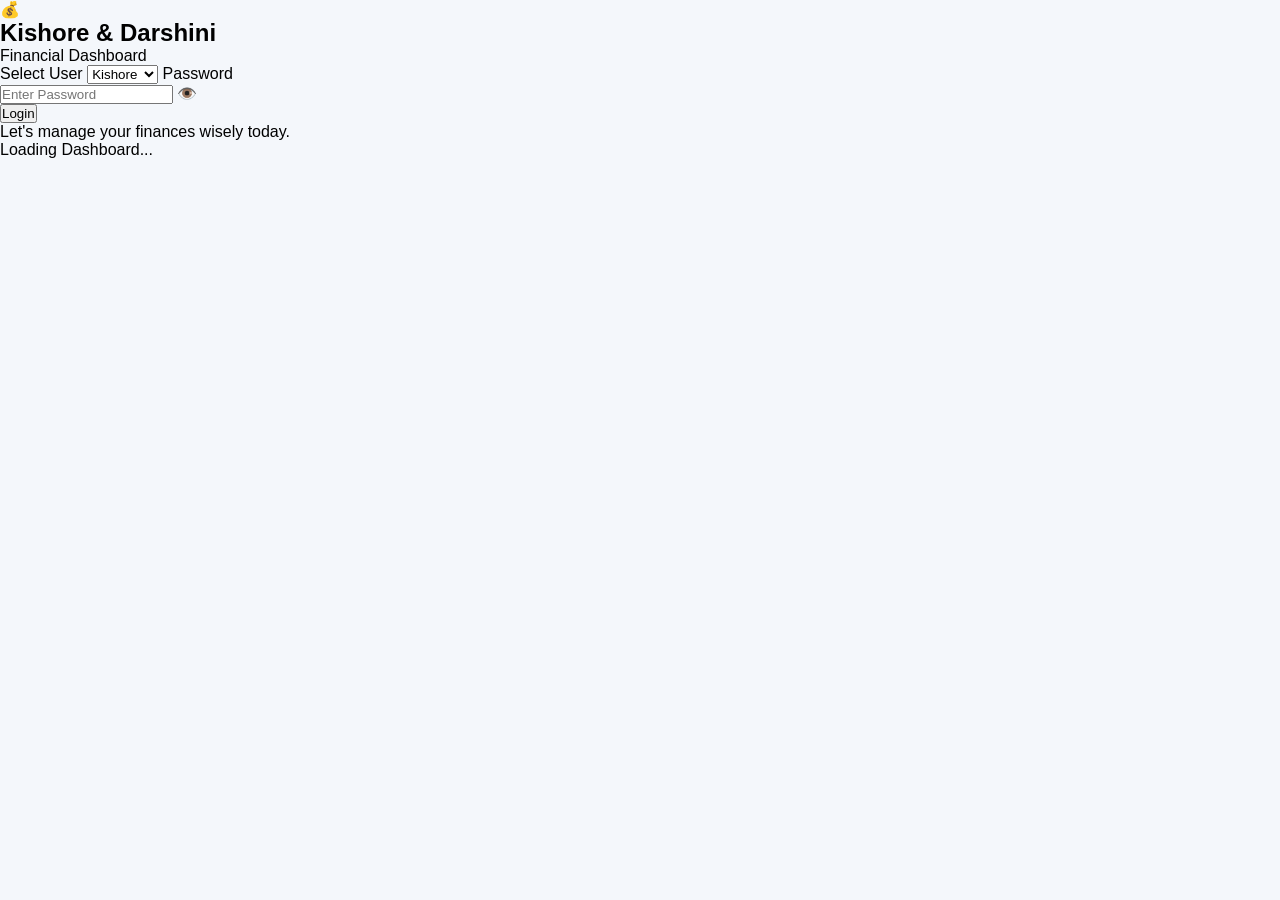
==== index.html @ 4d1a27cb "Add files via upload" ====
<!DOCTYPE html>
<html lang="en">

<head>

<meta charset="UTF-8">

<meta name="viewport"
content="width=device-width, initial-scale=1.0">

<title>
Kishore & Darshini Financial Dashboard
</title>

<link rel="stylesheet" href="style.css">

</head>

<body>

<div id="loadingScreen" class="loading-screen">

    <div class="loader"></div>

    <h3>Loading Dashboard...</h3>

</div>

<div class="dashboard">

    <!-- HEADER -->

    <div class="top-header">

        <div class="header-left">

            <h1>
                💰 Kishore & Darshini
            </h1>

            <p>
                Financial Dashboard
            </p>

        </div>

        <div class="profile-menu">

            <button
            class="profile-btn"
            onclick="toggleProfileMenu()">

                👤 <span id="loggedUser"></span>

            </button>

            <div
            id="profileDropdown"
            class="dropdown-content">

                <div class="dropdown-user">

                    Logged In User

                </div>

                <button
                class="dropdown-logout"
                onclick="showLogoutPopup()">

                    ⏻ Logout

                </button>

            </div>

        </div>

    </div>

    <!-- WELCOME -->

    <div class="welcome-section">

        <h2 id="welcomeUser">
            👋 Good Morning
        </h2>

        <p>
            Here's your financial overview
        </p>

    </div>

    <!-- BALANCE CARD -->

    <div class="family-balance-card">

        <div>

            <h3>
                Family Balance
            </h3>

            <h1 id="balance">
                ₹0
            </h1>

            <p>
                Total Available Balance
            </p>

        </div>

        <div class="wallet-icon">

            💼

        </div>

    </div>

    <!-- MY SUMMARY -->

    <h3 class="section-title">

        👤 My Summary

    </h3>

    <div class="summary-grid">

        <div class="summary-card income">

            <div class="icon">
                📈
            </div>

            <h4>
                Income
            </h4>

            <h2 id="income">
                ₹0
            </h2>

        </div>

        <div class="summary-card expense">

            <div class="icon">
                📉
            </div>

            <h4>
                Expense
            </h4>

            <h2 id="expense">
                ₹0
            </h2>

        </div>

        <div class="summary-card saving">

            <div class="icon">
                🏦
            </div>

            <h4>
                Saving
            </h4>

            <h2 id="saving">
                ₹0
            </h2>

        </div>

    </div>

    <!-- RECENT TRANSACTIONS -->

    <div class="recent-header">

        <h3>
            Recent Transactions
        </h3>

        <a href="transactions.html">

            View All →

        </a>

    </div>

    <div id="recentTransactions">

    </div>

</div>

<!-- LOGOUT POPUP -->

<div
id="logoutPopup"
class="logout-popup">

<div class="logout-card">

<h3>
⚠️ Logout Confirmation
</h3>

<p>
Are you sure you want to logout?
</p>

<div class="logout-actions">

<button
class="cancel-btn"
onclick="closeLogoutPopup()">

Cancel

</button>

<button
class="confirm-btn"
onclick="logout()">

Logout

</button>

</div>

</div>

</div>

<!-- BOTTOM NAVIGATION -->

<div class="bottom-nav">

<a href="index.html">

🏠

<br>

Home

</a>

<a href="add.html">

➕

<br>

Add

</a>

<a href="transactions.html">

📋

<br>

Transactions

</a>

<a href="reports.html">

📊

<br>

Reports

</a>

</div>

<script src="app.js"></script>

</body>

</html>
---- style.css ----
*{
margin:0;
padding:0;
box-sizing:border-box;
font-family:'Segoe UI',sans-serif;
}

body{
background:#f4f7fb;
padding-bottom:90px;
}

/* LOADING */

.loading-screen{

position:fixed;

top:0;
left:0;

width:100%;
height:100%;

background:white;

display:flex;

flex-direction:column;

justify-content:center;

align-items:center;

z-index:99999;

}

.loader{

width:60px;
height:60px;

border:6px solid #ddd;

border-top:6px solid #2563eb;

border-radius:50%;

animation:spin 1s linear infinite;

margin-bottom:20px;

}

@keyframes spin{

100%{

transform:rotate(360deg);

}

}

/* HEADER */

.top-header{

background:#111827;

padding:20px;

display:flex;

justify-content:space-between;

align-items:center;

color:white;

}

.header-left h1{

font-size:20px;

margin-bottom:5px;

}

.header-left p{

font-size:13px;

color:#d1d5db;

}

/* PROFILE */

.profile-menu{

position:relative;

}

.profile-btn{

background:#1f2937;

color:white;

border:none;

padding:10px 14px;

border-radius:12px;

font-size:14px;

cursor:pointer;

}

.dropdown-content{

display:none;

position:absolute;

top:50px;

right:0;

background:white;

width:220px;

border-radius:12px;

box-shadow:0 8px 25px rgba(0,0,0,0.15);

overflow:hidden;

z-index:999;

}

.dropdown-user{

padding:15px;

background:#f3f4f6;

font-weight:bold;

}

.dropdown-logout{

width:100%;

padding:15px;

border:none;

background:white;

cursor:pointer;

text-align:left;

}

.dropdown-logout:hover{

background:#fee2e2;

}

/* WELCOME */

.welcome-section{

padding:20px;

}

.welcome-section h2{

font-size:24px;

margin-bottom:5px;

}

.welcome-section p{

color:#6b7280;

}

/* BALANCE */

.family-balance-card{

margin:15px;

background:linear-gradient(
135deg,
#4f46e5,
#2563eb
);

padding:25px;

border-radius:25px;

color:white;

display:flex;

justify-content:space-between;

align-items:center;

box-shadow:0 10px 30px rgba(37,99,235,.3);

}

.family-balance-card h1{

font-size:40px;

margin-top:10px;

margin-bottom:5px;

}

.wallet-icon{

font-size:50px;

}

/* SECTION */

.section-title{

margin:20px 15px 10px;

}

/* SUMMARY */

.summary-grid{

display:flex;

gap:10px;

padding:0 15px;

}

.summary-card{

flex:1;

background:white;

border-radius:18px;

padding:15px;

text-align:center;

box-shadow:0 5px 15px rgba(0,0,0,.08);

}

.summary-card .icon{

font-size:24px;

margin-bottom:8px;

}

.summary-card h4{

font-size:14px;

color:#6b7280;

margin-bottom:8px;

}

.summary-card h2{

font-size:18px;

}

.income{

border-top:5px solid #16a34a;

}

.expense{

border-top:5px solid #dc2626;

}

.saving{

border-top:5px solid #2563eb;

}

/* RECENT */

.recent-header{

display:flex;

justify-content:space-between;

align-items:center;

padding:20px 15px 10px;

}

.recent-header a{

text-decoration:none;

color:#2563eb;

font-weight:bold;

}

.transaction-card{

background:white;

margin:10px 15px;

padding:15px;

border-radius:15px;

display:flex;

justify-content:space-between;

align-items:center;

box-shadow:0 3px 10px rgba(0,0,0,.06);

}

/* LOGOUT */

.logout-popup{

display:none;

position:fixed;

top:0;
left:0;

width:100%;
height:100%;

background:rgba(0,0,0,.5);

justify-content:center;

align-items:center;

z-index:9999;

}

.logout-card{

background:white;

padding:25px;

width:320px;

border-radius:18px;

text-align:center;

}

.logout-actions{

display:flex;

justify-content:center;

gap:10px;

margin-top:20px;

}

.cancel-btn{

background:#6b7280;

color:white;

border:none;

padding:10px 20px;

border-radius:10px;

}

.confirm-btn{

background:#dc2626;

color:white;

border:none;

padding:10px 20px;

border-radius:10px;

}

/* NAVIGATION */

.bottom-nav{

position:fixed;

bottom:0;

left:0;

width:100%;

background:white;

display:flex;

justify-content:space-around;

padding:12px 0;

box-shadow:0 -5px 15px rgba(0,0,0,.08);

}

.bottom-nav a{

text-decoration:none;

color:#111827;

font-size:13px;

text-align:center;

font-weight:600;

}
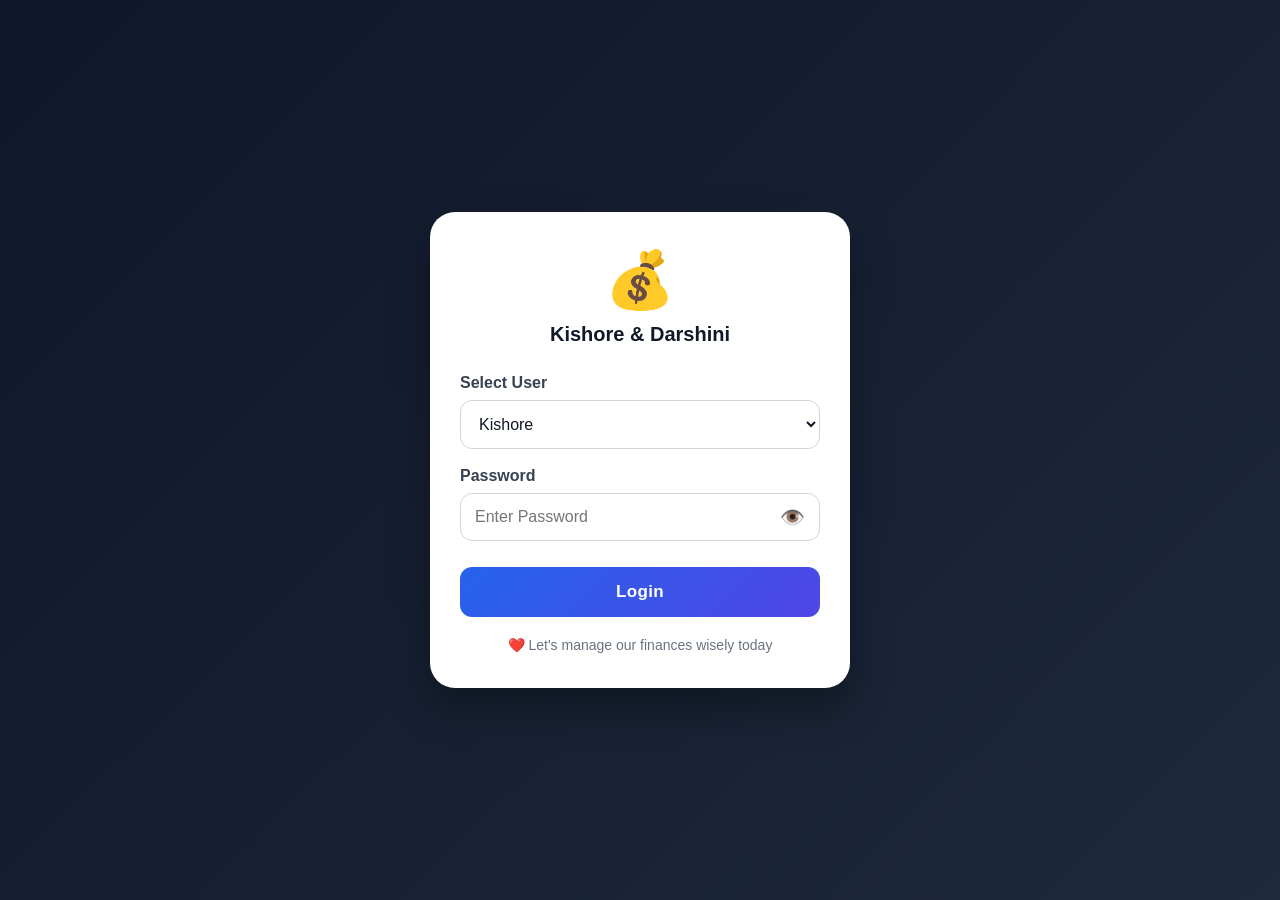
==== commit 1850cd03: "Add files via upload" ====
--- a/index.html
+++ b/index.html
@@ -1,295 +1,137 @@
-<!DOCTYPE html>
-<html lang="en">
-
-<head>
-
-<meta charset="UTF-8">
-
-<meta name="viewport"
-content="width=device-width, initial-scale=1.0">
-
-<title>
-Kishore & Darshini Financial Dashboard
-</title>
-
-<link rel="stylesheet" href="style.css">
-
-</head>
-
-<body>
-
-<div id="loadingScreen" class="loading-screen">
-
-    <div class="loader"></div>
-
-    <h3>Loading Dashboard...</h3>
-
-</div>
-
-<div class="dashboard">
-
-    <!-- HEADER -->
-
-    <div class="top-header">
-
-        <div class="header-left">
-
-            <h1>
-                💰 Kishore & Darshini
-            </h1>
-
-            <p>
-                Financial Dashboard
-            </p>
-
-        </div>
-
-        <div class="profile-menu">
-
-            <button
-            class="profile-btn"
-            onclick="toggleProfileMenu()">
-
-                👤 <span id="loggedUser"></span>
-
-            </button>
-
-            <div
-            id="profileDropdown"
-            class="dropdown-content">
-
-                <div class="dropdown-user">
-
-                    Logged In User
-
-                </div>
-
-                <button
-                class="dropdown-logout"
-                onclick="showLogoutPopup()">
-
-                    ⏻ Logout
-
-                </button>
-
-            </div>
-
-        </div>
-
-    </div>
-
-    <!-- WELCOME -->
-
-    <div class="welcome-section">
-
-        <h2 id="welcomeUser">
-            👋 Good Morning
-        </h2>
-
-        <p>
-            Here's your financial overview
-        </p>
-
-    </div>
-
-    <!-- BALANCE CARD -->
-
-    <div class="family-balance-card">
-
-        <div>
-
-            <h3>
-                Family Balance
-            </h3>
-
-            <h1 id="balance">
-                ₹0
-            </h1>
-
-            <p>
-                Total Available Balance
-            </p>
-
-        </div>
-
-        <div class="wallet-icon">
-
-            💼
-
-        </div>
-
-    </div>
-
-    <!-- MY SUMMARY -->
-
-    <h3 class="section-title">
-
-        👤 My Summary
-
-    </h3>
-
-    <div class="summary-grid">
-
-        <div class="summary-card income">
-
-            <div class="icon">
-                📈
-            </div>
-
-            <h4>
-                Income
-            </h4>
-
-            <h2 id="income">
-                ₹0
-            </h2>
-
-        </div>
-
-        <div class="summary-card expense">
-
-            <div class="icon">
-                📉
-            </div>
-
-            <h4>
-                Expense
-            </h4>
-
-            <h2 id="expense">
-                ₹0
-            </h2>
-
-        </div>
-
-        <div class="summary-card saving">
-
-            <div class="icon">
-                🏦
-            </div>
-
-            <h4>
-                Saving
-            </h4>
-
-            <h2 id="saving">
-                ₹0
-            </h2>
-
-        </div>
-
-    </div>
-
-    <!-- RECENT TRANSACTIONS -->
-
-    <div class="recent-header">
-
-        <h3>
-            Recent Transactions
-        </h3>
-
-        <a href="transactions.html">
-
-            View All →
-
-        </a>
-
-    </div>
-
-    <div id="recentTransactions">
-
-    </div>
-
-</div>
-
-<!-- LOGOUT POPUP -->
-
-<div
-id="logoutPopup"
-class="logout-popup">
-
-<div class="logout-card">
-
-<h3>
-⚠️ Logout Confirmation
-</h3>
-
-<p>
-Are you sure you want to logout?
-</p>
-
-<div class="logout-actions">
-
-<button
-class="cancel-btn"
-onclick="closeLogoutPopup()">
-
-Cancel
-
-</button>
-
-<button
-class="confirm-btn"
-onclick="logout()">
-
-Logout
-
-</button>
-
-</div>
-
-</div>
-
-</div>
-
-<!-- BOTTOM NAVIGATION -->
-
-<div class="bottom-nav">
-
-<a href="index.html">
-
-🏠
-
-<br>
-
-Home
-
-</a>
-
-<a href="add.html">
-
-➕
-
-<br>
-
-Add
-
-</a>
-
-<a href="transactions.html">
-
-📋
-
-<br>
-
-Transactions
-
-</a>
-
-<a href="reports.html">
-
-📊
-
-<br>
-
-Reports
-
-</a>
-
-</div>
-
-<script src="app.js"></script>
-
-</body>
-
-</html>+<!DOCTYPE html>
+<html lang="en">
+<head>
+<meta charset="UTF-8">
+<meta name="viewport" content="width=device-width, initial-scale=1.0">
+<title>Kishore & Darshini Financial Dashboard</title>
+<link rel="stylesheet" href="style.css">
+</head>
+<body>
+
+<!-- LOADING SCREEN -->
+<div id="loadingScreen" class="loading-screen">
+  <div class="loader"></div>
+  <h3>LOADING DASHBOARD...</h3>
+</div>
+
+<!-- TOP HEADER -->
+<div class="top-header">
+  <div class="header-left">
+    <div class="header-title">
+      <h1>💰 Kishore & Darshini</h1>
+      <p>Financial Dashboard</p>
+    </div>
+  </div>
+  <button class="logout-btn" onclick="showLogoutPopup()">⏻ Logout</button>
+</div>
+
+<!-- WELCOME -->
+<div class="welcome-section">
+  <h2 id="welcomeUser">👋 Good Morning</h2>
+  <p>Here's your financial overview</p>
+</div>
+
+<!-- BALANCE ROW (3 columns) -->
+<div class="balance-row">
+  <div class="balance-card user1">
+    <div class="bal-label">BALANCE</div>
+    <div class="bal-name" id="bal-name1">Kishore</div>
+    <div class="bal-amount" id="balance1">₹0</div>
+  </div>
+  <div class="balance-card user2">
+    <div class="bal-label">BALANCE</div>
+    <div class="bal-name" id="bal-name2">Darshini</div>
+    <div class="bal-amount" id="balance2">₹—</div>
+  </div>
+  <div class="balance-card combined">
+    <div class="bal-label">BALANCE</div>
+    <div class="bal-name">Combined</div>
+    <div class="bal-amount" id="balanceCombined">₹0</div>
+  </div>
+</div>
+
+<!-- SUMMARY TABLE -->
+<div class="section-title">📊 Summary Overview</div>
+
+<div class="summary-table">
+  <!-- Header -->
+  <div class="st-header">
+    <div>Person</div>
+    <div>📈 Income</div>
+    <div>📉 Expense</div>
+    <div>🏦 Saving</div>
+  </div>
+
+  <!-- Row 1: Logged-in user -->
+  <div class="st-row">
+    <div class="st-label">
+      <div class="avatar av-blue" id="avatar1">K</div>
+      <span id="row1name">Kishore</span>
+    </div>
+    <div class="st-cell income" id="r1income">₹0</div>
+    <div class="st-cell expense" id="r1expense">₹0</div>
+    <div class="st-cell saving" id="r1saving">₹0</div>
+  </div>
+
+  <!-- Row 2: Other user -->
+  <div class="st-row">
+    <div class="st-label">
+      <div class="avatar av-cyan" id="avatar2">D</div>
+      <span id="row2name">Darshini</span>
+    </div>
+    <div class="st-cell income" id="r2income">₹—</div>
+    <div class="st-cell expense" id="r2expense">₹—</div>
+    <div class="st-cell saving" id="r2saving">₹—</div>
+  </div>
+
+  <!-- Row 3: Combined -->
+  <div class="st-row combined-row">
+    <div class="st-label">
+      <div class="avatar av-green">F</div>
+      <span>Family</span>
+    </div>
+    <div class="st-cell income" id="r3income">₹0</div>
+    <div class="st-cell expense" id="r3expense">₹0</div>
+    <div class="st-cell saving" id="r3saving">₹0</div>
+  </div>
+</div>
+
+<!-- RECENT TRANSACTIONS -->
+<div class="recent-header">
+  <h3>🕐 Recent Transactions</h3>
+  <a href="transactions.html">View All →</a>
+</div>
+<div id="recentTransactions"></div>
+
+<!-- LOGOUT POPUP -->
+<div id="logoutPopup" class="logout-popup">
+  <div class="logout-card">
+    <div class="logout-icon">⏻</div>
+    <h3>Logout?</h3>
+    <p>Are you sure you want to logout from the dashboard?</p>
+    <div class="logout-actions">
+      <button class="cancel-btn" onclick="closeLogoutPopup()">Cancel</button>
+      <button class="confirm-btn" onclick="logout()">Yes, Logout</button>
+    </div>
+  </div>
+</div>
+
+<!-- BOTTOM NAV -->
+<div class="bottom-nav">
+  <a href="index.html" class="active">
+    <span class="nav-icon">🏠</span>Home
+  </a>
+  <a href="add.html">
+    <span class="nav-icon">➕</span>Add
+  </a>
+  <a href="transactions.html">
+    <span class="nav-icon">📋</span>Transactions
+  </a>
+  <a href="reports.html">
+    <span class="nav-icon">📊</span>Reports
+  </a>
+</div>
+
+<script src="app.js"></script>
+</body>
+</html>
--- a/style.css
+++ b/style.css
@@ -1,484 +1,790 @@
-*{
-margin:0;
-padding:0;
-box-sizing:border-box;
-font-family:'Segoe UI',sans-serif;
-}
-
-body{
-background:#f4f7fb;
-padding-bottom:90px;
-}
-
-/* LOADING */
-
-.loading-screen{
-
-position:fixed;
-
-top:0;
-left:0;
-
-width:100%;
-height:100%;
-
-background:white;
-
-display:flex;
-
-flex-direction:column;
-
-justify-content:center;
-
-align-items:center;
-
-z-index:99999;
-
-}
-
-.loader{
-
-width:60px;
-height:60px;
-
-border:6px solid #ddd;
-
-border-top:6px solid #2563eb;
-
-border-radius:50%;
-
-animation:spin 1s linear infinite;
-
-margin-bottom:20px;
-
-}
-
-@keyframes spin{
-
-100%{
-
-transform:rotate(360deg);
-
-}
-
-}
-
-/* HEADER */
-
-.top-header{
-
-background:#111827;
-
-padding:20px;
-
-display:flex;
-
-justify-content:space-between;
-
-align-items:center;
-
-color:white;
-
-}
-
-.header-left h1{
-
-font-size:20px;
-
-margin-bottom:5px;
-
-}
-
-.header-left p{
-
-font-size:13px;
-
-color:#d1d5db;
-
-}
-
-/* PROFILE */
-
-.profile-menu{
-
-position:relative;
-
-}
-
-.profile-btn{
-
-background:#1f2937;
-
-color:white;
-
-border:none;
-
-padding:10px 14px;
-
-border-radius:12px;
-
-font-size:14px;
-
-cursor:pointer;
-
-}
-
-.dropdown-content{
-
-display:none;
-
-position:absolute;
-
-top:50px;
-
-right:0;
-
-background:white;
-
-width:220px;
-
-border-radius:12px;
-
-box-shadow:0 8px 25px rgba(0,0,0,0.15);
-
-overflow:hidden;
-
-z-index:999;
-
-}
-
-.dropdown-user{
-
-padding:15px;
-
-background:#f3f4f6;
-
-font-weight:bold;
-
-}
-
-.dropdown-logout{
-
-width:100%;
-
-padding:15px;
-
-border:none;
-
-background:white;
-
-cursor:pointer;
-
-text-align:left;
-
-}
-
-.dropdown-logout:hover{
-
-background:#fee2e2;
-
-}
-
-/* WELCOME */
-
-.welcome-section{
-
-padding:20px;
-
-}
-
-.welcome-section h2{
-
-font-size:24px;
-
-margin-bottom:5px;
-
-}
-
-.welcome-section p{
-
-color:#6b7280;
-
-}
-
-/* BALANCE */
-
-.family-balance-card{
-
-margin:15px;
-
-background:linear-gradient(
-135deg,
-#4f46e5,
-#2563eb
-);
-
-padding:25px;
-
-border-radius:25px;
-
-color:white;
-
-display:flex;
-
-justify-content:space-between;
-
-align-items:center;
-
-box-shadow:0 10px 30px rgba(37,99,235,.3);
-
-}
-
-.family-balance-card h1{
-
-font-size:40px;
-
-margin-top:10px;
-
-margin-bottom:5px;
-
-}
-
-.wallet-icon{
-
-font-size:50px;
-
-}
-
-/* SECTION */
-
-.section-title{
-
-margin:20px 15px 10px;
-
-}
-
-/* SUMMARY */
-
-.summary-grid{
-
-display:flex;
-
-gap:10px;
-
-padding:0 15px;
-
-}
-
-.summary-card{
-
-flex:1;
-
-background:white;
-
-border-radius:18px;
-
-padding:15px;
-
-text-align:center;
-
-box-shadow:0 5px 15px rgba(0,0,0,.08);
-
-}
-
-.summary-card .icon{
-
-font-size:24px;
-
-margin-bottom:8px;
-
-}
-
-.summary-card h4{
-
-font-size:14px;
-
-color:#6b7280;
-
-margin-bottom:8px;
-
-}
-
-.summary-card h2{
-
-font-size:18px;
-
-}
-
-.income{
-
-border-top:5px solid #16a34a;
-
-}
-
-.expense{
-
-border-top:5px solid #dc2626;
-
-}
-
-.saving{
-
-border-top:5px solid #2563eb;
-
-}
-
-/* RECENT */
-
-.recent-header{
-
-display:flex;
-
-justify-content:space-between;
-
-align-items:center;
-
-padding:20px 15px 10px;
-
-}
-
-.recent-header a{
-
-text-decoration:none;
-
-color:#2563eb;
-
-font-weight:bold;
-
-}
-
-.transaction-card{
-
-background:white;
-
-margin:10px 15px;
-
-padding:15px;
-
-border-radius:15px;
-
-display:flex;
-
-justify-content:space-between;
-
-align-items:center;
-
-box-shadow:0 3px 10px rgba(0,0,0,.06);
-
-}
-
-/* LOGOUT */
-
-.logout-popup{
-
-display:none;
-
-position:fixed;
-
-top:0;
-left:0;
-
-width:100%;
-height:100%;
-
-background:rgba(0,0,0,.5);
-
-justify-content:center;
-
-align-items:center;
-
-z-index:9999;
-
-}
-
-.logout-card{
-
-background:white;
-
-padding:25px;
-
-width:320px;
-
-border-radius:18px;
-
-text-align:center;
-
-}
-
-.logout-actions{
-
-display:flex;
-
-justify-content:center;
-
-gap:10px;
-
-margin-top:20px;
-
-}
-
-.cancel-btn{
-
-background:#6b7280;
-
-color:white;
-
-border:none;
-
-padding:10px 20px;
-
-border-radius:10px;
-
-}
-
-.confirm-btn{
-
-background:#dc2626;
-
-color:white;
-
-border:none;
-
-padding:10px 20px;
-
-border-radius:10px;
-
-}
-
-/* NAVIGATION */
-
-.bottom-nav{
-
-position:fixed;
-
-bottom:0;
-
-left:0;
-
-width:100%;
-
-background:white;
-
-display:flex;
-
-justify-content:space-around;
-
-padding:12px 0;
-
-box-shadow:0 -5px 15px rgba(0,0,0,.08);
-
-}
-
-.bottom-nav a{
-
-text-decoration:none;
-
-color:#111827;
-
-font-size:13px;
-
-text-align:center;
-
-font-weight:600;
-
-}+*{
+margin:0;
+padding:0;
+box-sizing:border-box;
+font-family:'Segoe UI',sans-serif;
+}
+
+body{
+background:#f0f4f8;
+padding-bottom:80px;
+}
+
+/* ── LOADING SCREEN ── */
+.loading-screen{
+position:fixed;
+inset:0;
+background:linear-gradient(135deg,#0f172a,#1e293b);
+display:flex;
+flex-direction:column;
+justify-content:center;
+align-items:center;
+z-index:99999;
+gap:16px;
+}
+
+.loading-screen h3{
+color:white;
+font-size:16px;
+letter-spacing:1px;
+}
+
+.loader{
+width:52px;
+height:52px;
+border:5px solid rgba(255,255,255,0.15);
+border-top:5px solid #2563eb;
+border-radius:50%;
+animation:spin 1s linear infinite;
+}
+
+@keyframes spin{100%{transform:rotate(360deg);}}
+
+/* ── TOP HEADER ── */
+.top-header{
+background:linear-gradient(135deg,#0f172a,#1e293b);
+padding:16px 20px;
+display:flex;
+justify-content:space-between;
+align-items:center;
+color:white;
+position:sticky;
+top:0;
+z-index:100;
+}
+
+.header-left{
+display:flex;
+align-items:center;
+gap:10px;
+}
+
+.back-btn{
+background:rgba(255,255,255,0.12);
+border:none;
+color:white;
+width:36px;
+height:36px;
+border-radius:10px;
+font-size:18px;
+cursor:pointer;
+display:flex;
+align-items:center;
+justify-content:center;
+text-decoration:none;
+transition:background 0.2s;
+}
+
+.back-btn:active{
+background:rgba(255,255,255,0.25);
+}
+
+.header-title h1{
+font-size:17px;
+font-weight:700;
+line-height:1.2;
+}
+
+.header-title p{
+font-size:12px;
+color:#94a3b8;
+margin-top:2px;
+}
+
+/* ── LOGOUT BUTTON IN HEADER ── */
+.logout-btn{
+background:rgba(220,38,38,0.15);
+border:1.5px solid rgba(220,38,38,0.4);
+color:#fca5a5;
+padding:8px 14px;
+border-radius:10px;
+font-size:13px;
+font-weight:600;
+cursor:pointer;
+display:flex;
+align-items:center;
+gap:6px;
+}
+
+.logout-btn:active{
+background:rgba(220,38,38,0.3);
+}
+
+/* ── WELCOME ── */
+.welcome-section{
+padding:20px 20px 10px;
+}
+
+.welcome-section h2{
+font-size:22px;
+font-weight:700;
+color:#111827;
+margin-bottom:4px;
+}
+
+.welcome-section p{
+color:#6b7280;
+font-size:14px;
+}
+
+/* ── BALANCE CARDS ROW ── */
+.balance-row{
+display:flex;
+gap:10px;
+padding:10px 15px;
+}
+
+.balance-card{
+flex:1;
+border-radius:18px;
+padding:14px 10px;
+text-align:center;
+color:white;
+}
+
+.balance-card.user1{
+background:linear-gradient(135deg,#2563eb,#4f46e5);
+}
+
+.balance-card.user2{
+background:linear-gradient(135deg,#0891b2,#0e7490);
+}
+
+.balance-card.combined{
+background:linear-gradient(135deg,#059669,#047857);
+}
+
+.balance-card .bal-label{
+font-size:10px;
+font-weight:600;
+letter-spacing:0.5px;
+opacity:0.85;
+margin-bottom:4px;
+}
+
+.balance-card .bal-name{
+font-size:11px;
+opacity:0.75;
+margin-bottom:6px;
+}
+
+.balance-card .bal-amount{
+font-size:16px;
+font-weight:800;
+}
+
+/* ── SUMMARY SECTION ── */
+.section-title{
+margin:16px 15px 10px;
+font-size:15px;
+font-weight:700;
+color:#374151;
+display:flex;
+align-items:center;
+gap:6px;
+}
+
+/* ── SUMMARY TABLE GRID ── */
+.summary-table{
+margin:0 15px;
+background:white;
+border-radius:18px;
+overflow:hidden;
+box-shadow:0 4px 15px rgba(0,0,0,0.07);
+}
+
+.summary-table .st-header{
+display:grid;
+grid-template-columns:90px 1fr 1fr 1fr;
+background:#f8fafc;
+border-bottom:1px solid #e5e7eb;
+}
+
+.summary-table .st-header div{
+padding:10px 6px;
+font-size:11px;
+font-weight:700;
+color:#6b7280;
+text-align:center;
+letter-spacing:0.3px;
+}
+
+.summary-table .st-header div:first-child{
+text-align:left;
+padding-left:14px;
+}
+
+.summary-table .st-row{
+display:grid;
+grid-template-columns:90px 1fr 1fr 1fr;
+border-bottom:1px solid #f3f4f6;
+align-items:center;
+}
+
+.summary-table .st-row:last-child{
+border-bottom:none;
+}
+
+.summary-table .st-row.combined-row{
+background:#f0fdf4;
+}
+
+.summary-table .st-label{
+padding:14px 6px 14px 14px;
+font-size:12px;
+font-weight:600;
+color:#374151;
+display:flex;
+align-items:center;
+gap:5px;
+}
+
+.summary-table .st-label .avatar{
+width:26px;
+height:26px;
+border-radius:50%;
+display:flex;
+align-items:center;
+justify-content:center;
+font-size:12px;
+font-weight:700;
+color:white;
+flex-shrink:0;
+}
+
+.avatar.av-blue{ background:#2563eb; }
+.avatar.av-cyan{ background:#0891b2; }
+.avatar.av-green{ background:#059669; }
+
+.summary-table .st-cell{
+padding:14px 6px;
+text-align:center;
+font-size:13px;
+font-weight:700;
+}
+
+.st-cell.income{ color:#16a34a; }
+.st-cell.expense{ color:#dc2626; }
+.st-cell.saving{ color:#2563eb; }
+
+/* ── RECENT TRANSACTIONS ── */
+.recent-header{
+display:flex;
+justify-content:space-between;
+align-items:center;
+padding:16px 15px 10px;
+}
+
+.recent-header h3{
+font-size:15px;
+font-weight:700;
+color:#374151;
+}
+
+.recent-header a{
+text-decoration:none;
+color:#2563eb;
+font-weight:600;
+font-size:13px;
+}
+
+.transaction-card{
+background:white;
+margin:8px 15px;
+padding:14px 16px;
+border-radius:14px;
+display:flex;
+justify-content:space-between;
+align-items:center;
+box-shadow:0 2px 8px rgba(0,0,0,0.06);
+}
+
+.txn-left{
+display:flex;
+align-items:center;
+gap:12px;
+}
+
+.txn-icon{
+width:40px;
+height:40px;
+border-radius:12px;
+background:#f0f4ff;
+display:flex;
+align-items:center;
+justify-content:center;
+font-size:18px;
+}
+
+.txn-title{
+font-size:14px;
+font-weight:600;
+color:#111827;
+}
+
+.txn-date{
+font-size:12px;
+color:#9ca3af;
+margin-top:2px;
+}
+
+.txn-amount{
+font-size:15px;
+font-weight:700;
+}
+
+.txn-amount.income{ color:#16a34a; }
+.txn-amount.expense{ color:#dc2626; }
+.txn-amount.saving{ color:#2563eb; }
+
+/* ── LOGOUT POPUP ── */
+.logout-popup{
+display:none;
+position:fixed;
+inset:0;
+background:rgba(0,0,0,.55);
+justify-content:center;
+align-items:flex-end;
+z-index:9999;
+padding:20px;
+}
+
+.logout-card{
+background:white;
+width:100%;
+max-width:480px;
+border-radius:24px 24px 16px 16px;
+padding:28px 24px;
+text-align:center;
+}
+
+.logout-card .logout-icon{
+font-size:44px;
+margin-bottom:14px;
+}
+
+.logout-card h3{
+font-size:18px;
+font-weight:700;
+color:#111827;
+margin-bottom:8px;
+}
+
+.logout-card p{
+color:#6b7280;
+font-size:14px;
+margin-bottom:22px;
+}
+
+.logout-actions{
+display:flex;
+gap:12px;
+}
+
+.cancel-btn{
+flex:1;
+background:#f3f4f6;
+color:#374151;
+border:none;
+padding:14px;
+border-radius:12px;
+font-size:15px;
+font-weight:600;
+cursor:pointer;
+}
+
+.confirm-btn{
+flex:1;
+background:linear-gradient(135deg,#dc2626,#b91c1c);
+color:white;
+border:none;
+padding:14px;
+border-radius:12px;
+font-size:15px;
+font-weight:600;
+cursor:pointer;
+}
+
+/* ── BOTTOM NAV ── */
+.bottom-nav{
+position:fixed;
+bottom:0;
+left:0;
+width:100%;
+background:white;
+display:flex;
+justify-content:space-around;
+padding:10px 0 14px;
+box-shadow:0 -4px 20px rgba(0,0,0,0.1);
+z-index:200;
+}
+
+.bottom-nav a{
+text-decoration:none;
+color:#9ca3af;
+font-size:11px;
+font-weight:600;
+text-align:center;
+display:flex;
+flex-direction:column;
+align-items:center;
+gap:4px;
+padding:0 10px;
+transition:color 0.2s;
+}
+
+.bottom-nav a .nav-icon{
+font-size:22px;
+}
+
+.bottom-nav a.active{
+color:#2563eb;
+}
+
+.bottom-nav a.active .nav-icon{
+transform:scale(1.15);
+}
+
+/* ── TRANSACTIONS PAGE ── */
+.page-content{
+padding:15px;
+}
+
+.filter-bar{
+display:flex;
+gap:8px;
+margin-bottom:15px;
+flex-wrap:wrap;
+}
+
+.filter-btn{
+padding:8px 14px;
+border-radius:20px;
+border:1.5px solid #e5e7eb;
+background:white;
+font-size:13px;
+font-weight:600;
+color:#374151;
+cursor:pointer;
+display:flex;
+align-items:center;
+gap:5px;
+}
+
+.filter-btn.active{
+background:#2563eb;
+color:white;
+border-color:#2563eb;
+}
+
+.filter-section{
+background:white;
+border-radius:16px;
+padding:16px;
+margin-bottom:15px;
+box-shadow:0 2px 8px rgba(0,0,0,0.06);
+display:none;
+}
+
+.filter-section.open{
+display:block;
+}
+
+.filter-section label{
+font-size:12px;
+font-weight:600;
+color:#6b7280;
+display:block;
+margin-bottom:6px;
+}
+
+.filter-section input,
+.filter-section select{
+width:100%;
+padding:10px 14px;
+border:1.5px solid #e5e7eb;
+border-radius:10px;
+font-size:14px;
+outline:none;
+background:white;
+margin-bottom:10px;
+}
+
+.filter-section input:focus,
+.filter-section select:focus{
+border-color:#2563eb;
+}
+
+.filter-row{
+display:flex;
+gap:10px;
+}
+
+.filter-row > div{
+flex:1;
+}
+
+.apply-btn{
+width:100%;
+background:#2563eb;
+color:white;
+border:none;
+padding:11px;
+border-radius:10px;
+font-size:14px;
+font-weight:600;
+cursor:pointer;
+}
+
+.clear-btn{
+width:100%;
+background:#f3f4f6;
+color:#374151;
+border:none;
+padding:11px;
+border-radius:10px;
+font-size:14px;
+font-weight:600;
+cursor:pointer;
+margin-top:8px;
+}
+
+.txn-table-wrap{
+background:white;
+border-radius:16px;
+overflow:hidden;
+box-shadow:0 2px 8px rgba(0,0,0,0.06);
+}
+
+.txn-table-wrap table{
+width:100%;
+border-collapse:collapse;
+font-size:13px;
+}
+
+.txn-table-wrap thead th{
+background:#f8fafc;
+padding:12px 10px;
+text-align:left;
+font-size:11px;
+font-weight:700;
+color:#6b7280;
+letter-spacing:0.3px;
+border-bottom:1px solid #e5e7eb;
+}
+
+.txn-table-wrap tbody td{
+padding:12px 10px;
+border-bottom:1px solid #f3f4f6;
+color:#374151;
+}
+
+.txn-table-wrap tbody tr:last-child td{
+border-bottom:none;
+}
+
+.type-badge{
+display:inline-block;
+padding:3px 8px;
+border-radius:20px;
+font-size:11px;
+font-weight:600;
+}
+
+.type-badge.income{ background:#dcfce7; color:#16a34a; }
+.type-badge.expense{ background:#fee2e2; color:#dc2626; }
+.type-badge.saving{ background:#dbeafe; color:#2563eb; }
+
+/* ── ADD TRANSACTION PAGE ── */
+.add-page{
+padding:16px;
+}
+
+.type-toggle{
+display:flex;
+gap:8px;
+margin-bottom:20px;
+}
+
+.type-toggle button{
+flex:1;
+padding:12px 6px;
+border-radius:14px;
+border:2px solid #e5e7eb;
+background:white;
+font-size:13px;
+font-weight:700;
+cursor:pointer;
+display:flex;
+flex-direction:column;
+align-items:center;
+gap:4px;
+color:#6b7280;
+transition:all 0.2s;
+}
+
+.type-toggle button.active-income{
+border-color:#16a34a;
+background:#f0fdf4;
+color:#16a34a;
+}
+
+.type-toggle button.active-expense{
+border-color:#dc2626;
+background:#fff1f2;
+color:#dc2626;
+}
+
+.type-toggle button.active-saving{
+border-color:#2563eb;
+background:#eff6ff;
+color:#2563eb;
+}
+
+.type-toggle button span.toggle-emoji{
+font-size:22px;
+}
+
+.amount-card{
+background:linear-gradient(135deg,#0f172a,#1e293b);
+border-radius:20px;
+padding:24px 20px;
+text-align:center;
+margin-bottom:20px;
+color:white;
+}
+
+.amount-card label{
+font-size:13px;
+color:#94a3b8;
+display:block;
+margin-bottom:10px;
+}
+
+.amount-card .amount-row{
+display:flex;
+align-items:center;
+justify-content:center;
+gap:8px;
+}
+
+.amount-card .currency{
+font-size:28px;
+font-weight:700;
+color:#94a3b8;
+}
+
+.amount-card input{
+background:transparent;
+border:none;
+outline:none;
+font-size:36px;
+font-weight:800;
+color:white;
+text-align:center;
+width:200px;
+}
+
+.amount-card input::placeholder{
+color:#475569;
+}
+
+.cat-grid{
+display:grid;
+grid-template-columns:repeat(4,1fr);
+gap:10px;
+margin-bottom:20px;
+}
+
+.cat-item{
+background:white;
+border-radius:14px;
+padding:12px 6px;
+text-align:center;
+cursor:pointer;
+border:2px solid transparent;
+box-shadow:0 2px 8px rgba(0,0,0,0.06);
+transition:all 0.2s;
+}
+
+.cat-item.selected{
+border-color:#2563eb;
+background:#eff6ff;
+}
+
+.cat-item .cat-emoji{
+font-size:24px;
+margin-bottom:4px;
+}
+
+.cat-item .cat-name{
+font-size:10px;
+font-weight:600;
+color:#374151;
+}
+
+.cat-item.selected .cat-name{
+color:#2563eb;
+}
+
+.add-form-card{
+background:white;
+border-radius:18px;
+padding:18px;
+box-shadow:0 2px 8px rgba(0,0,0,0.06);
+margin-bottom:16px;
+}
+
+.add-form-card .field{
+margin-bottom:14px;
+}
+
+.add-form-card .field:last-child{
+margin-bottom:0;
+}
+
+.add-form-card label{
+font-size:12px;
+font-weight:700;
+color:#6b7280;
+display:block;
+margin-bottom:6px;
+letter-spacing:0.3px;
+}
+
+.add-form-card input,
+.add-form-card select{
+width:100%;
+padding:12px 14px;
+border:1.5px solid #e5e7eb;
+border-radius:12px;
+font-size:15px;
+outline:none;
+background:white;
+color:#111827;
+}
+
+.add-form-card input:focus,
+.add-form-card select:focus{
+border-color:#2563eb;
+}
+
+.save-btn{
+width:100%;
+background:linear-gradient(135deg,#2563eb,#4f46e5);
+color:white;
+border:none;
+padding:16px;
+font-size:17px;
+font-weight:700;
+border-radius:16px;
+cursor:pointer;
+margin-bottom:16px;
+letter-spacing:0.3px;
+box-shadow:0 6px 20px rgba(37,99,235,0.35);
+}
+
+.save-btn:active{
+opacity:0.9;
+transform:scale(0.99);
+}
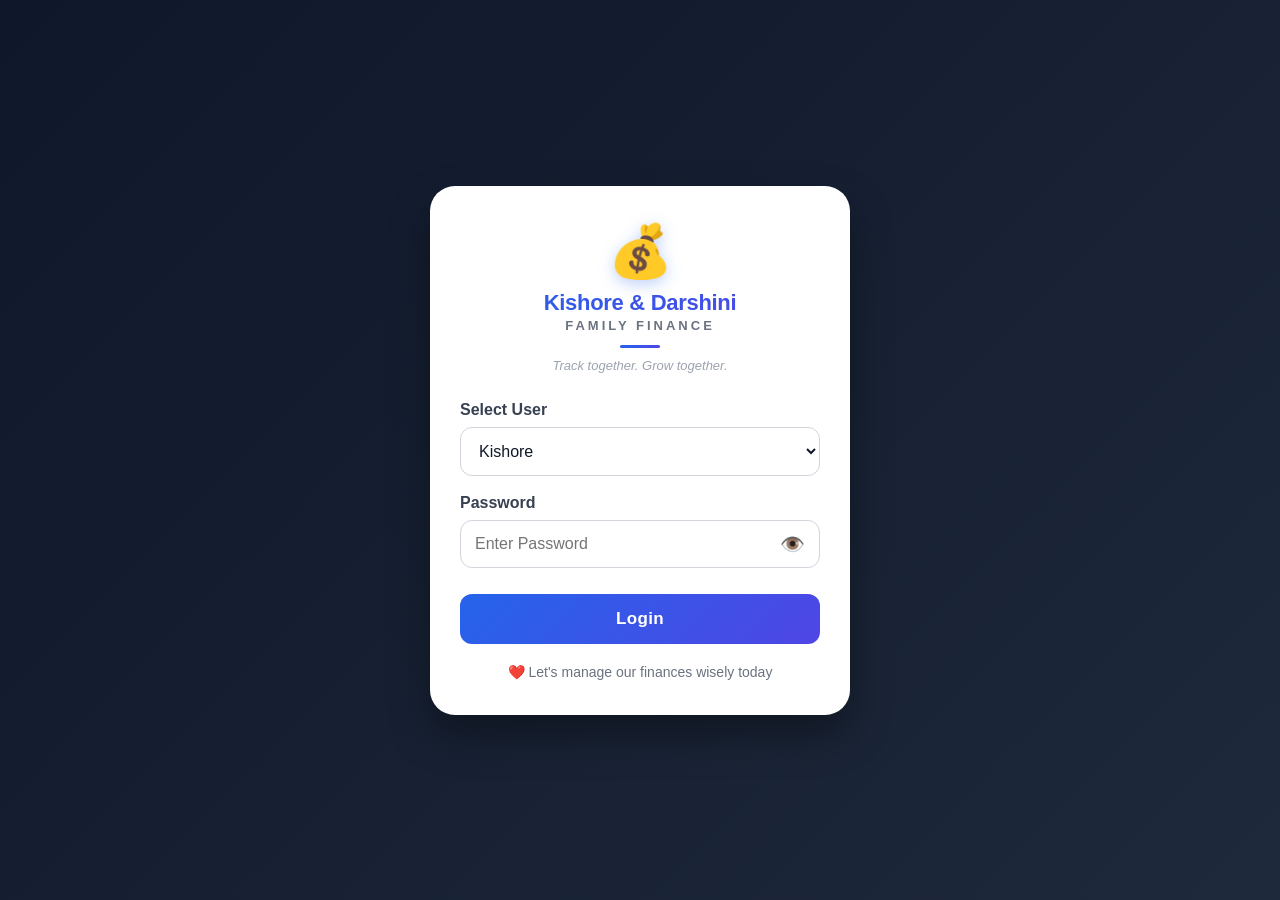
==== commit 045f991e: "Add files via upload" ====
--- a/index.html
+++ b/index.html
@@ -8,7 +8,7 @@
 </head>
 <body>
 
-<!-- LOADING SCREEN -->
+<!-- LOADING SCREEN (skipped after login, shown on home nav) -->
 <div id="loadingScreen" class="loading-screen">
   <div class="loader"></div>
   <h3>LOADING DASHBOARD...</h3>
@@ -22,7 +22,10 @@
       <p>Financial Dashboard</p>
     </div>
   </div>
-  <button class="logout-btn" onclick="showLogoutPopup()">⏻ Logout</button>
+  <button class="logout-btn" onclick="showLogoutPopup()">
+    <svg width="15" height="15" viewBox="0 0 24 24" fill="none" stroke="currentColor" stroke-width="2.5" stroke-linecap="round" stroke-linejoin="round"><path d="M9 21H5a2 2 0 0 1-2-2V5a2 2 0 0 1 2-2h4"/><polyline points="16 17 21 12 16 7"/><line x1="21" y1="12" x2="9" y2="12"/></svg>
+    Logout
+  </button>
 </div>
 
 <!-- WELCOME -->
@@ -31,17 +34,17 @@
   <p>Here's your financial overview</p>
 </div>
 
-<!-- BALANCE ROW (3 columns) -->
+<!-- BALANCE ROW -->
 <div class="balance-row">
   <div class="balance-card user1">
     <div class="bal-label">BALANCE</div>
-    <div class="bal-name" id="bal-name1">Kishore</div>
+    <div class="bal-name" id="bal-name1">—</div>
     <div class="bal-amount" id="balance1">₹0</div>
   </div>
   <div class="balance-card user2">
     <div class="bal-label">BALANCE</div>
-    <div class="bal-name" id="bal-name2">Darshini</div>
-    <div class="bal-amount" id="balance2">₹—</div>
+    <div class="bal-name" id="bal-name2">—</div>
+    <div class="bal-amount" id="balance2">₹0</div>
   </div>
   <div class="balance-card combined">
     <div class="bal-label">BALANCE</div>
@@ -54,7 +57,6 @@
 <div class="section-title">📊 Summary Overview</div>
 
 <div class="summary-table">
-  <!-- Header -->
   <div class="st-header">
     <div>Person</div>
     <div>📈 Income</div>
@@ -62,37 +64,37 @@
     <div>🏦 Saving</div>
   </div>
 
-  <!-- Row 1: Logged-in user -->
+  <!-- Row 1: logged-in user -->
   <div class="st-row">
     <div class="st-label">
-      <div class="avatar av-blue" id="avatar1">K</div>
-      <span id="row1name">Kishore</span>
+      <div class="avatar av-blue" id="avatar1">—</div>
+      <span id="row1name">—</span>
     </div>
-    <div class="st-cell income" id="r1income">₹0</div>
+    <div class="st-cell income"  id="r1income">₹0</div>
     <div class="st-cell expense" id="r1expense">₹0</div>
-    <div class="st-cell saving" id="r1saving">₹0</div>
+    <div class="st-cell saving"  id="r1saving">₹0</div>
   </div>
 
-  <!-- Row 2: Other user -->
+  <!-- Row 2: other user -->
   <div class="st-row">
     <div class="st-label">
-      <div class="avatar av-cyan" id="avatar2">D</div>
-      <span id="row2name">Darshini</span>
+      <div class="avatar av-cyan" id="avatar2">—</div>
+      <span id="row2name">—</span>
     </div>
-    <div class="st-cell income" id="r2income">₹—</div>
-    <div class="st-cell expense" id="r2expense">₹—</div>
-    <div class="st-cell saving" id="r2saving">₹—</div>
+    <div class="st-cell income"  id="r2income">₹0</div>
+    <div class="st-cell expense" id="r2expense">₹0</div>
+    <div class="st-cell saving"  id="r2saving">₹0</div>
   </div>
 
-  <!-- Row 3: Combined -->
+  <!-- Row 3: combined -->
   <div class="st-row combined-row">
     <div class="st-label">
       <div class="avatar av-green">F</div>
       <span>Family</span>
     </div>
-    <div class="st-cell income" id="r3income">₹0</div>
+    <div class="st-cell income"  id="r3income">₹0</div>
     <div class="st-cell expense" id="r3expense">₹0</div>
-    <div class="st-cell saving" id="r3saving">₹0</div>
+    <div class="st-cell saving"  id="r3saving">₹0</div>
   </div>
 </div>
 
@@ -101,7 +103,9 @@
   <h3>🕐 Recent Transactions</h3>
   <a href="transactions.html">View All →</a>
 </div>
-<div id="recentTransactions"></div>
+<div id="recentTransactions">
+  <div style="text-align:center;padding:20px;color:#9ca3af;font-size:14px;">Loading...</div>
+</div>
 
 <!-- LOGOUT POPUP -->
 <div id="logoutPopup" class="logout-popup">
@@ -118,18 +122,10 @@
 
 <!-- BOTTOM NAV -->
 <div class="bottom-nav">
-  <a href="index.html" class="active">
-    <span class="nav-icon">🏠</span>Home
-  </a>
-  <a href="add.html">
-    <span class="nav-icon">➕</span>Add
-  </a>
-  <a href="transactions.html">
-    <span class="nav-icon">📋</span>Transactions
-  </a>
-  <a href="reports.html">
-    <span class="nav-icon">📊</span>Reports
-  </a>
+  <a href="index.html" class="active"><span class="nav-icon">🏠</span>Home</a>
+  <a href="add.html"><span class="nav-icon">➕</span>Add</a>
+  <a href="transactions.html"><span class="nav-icon">📋</span>Transactions</a>
+  <a href="reports.html"><span class="nav-icon">📊</span>Reports</a>
 </div>
 
 <script src="app.js"></script>
--- a/style.css
+++ b/style.css
@@ -788,3 +788,87 @@
 opacity:0.9;
 transform:scale(0.99);
 }
+
+/* ── PAYMENT METHOD TOGGLE ── */
+.payment-toggle{
+display:flex;
+gap:8px;
+}
+
+.pay-btn{
+flex:1;
+padding:10px 6px;
+border-radius:12px;
+border:2px solid #e5e7eb;
+background:white;
+font-size:13px;
+font-weight:700;
+cursor:pointer;
+display:flex;
+align-items:center;
+justify-content:center;
+gap:5px;
+color:#6b7280;
+transition:all 0.2s;
+}
+
+.pay-btn.active-pay{
+border-color:#2563eb;
+background:#eff6ff;
+color:#2563eb;
+}
+
+/* ── TRANSACTION EXPANDABLE ROWS ── */
+.txn-main-row.expandable{
+cursor:pointer;
+}
+
+.txn-main-row.expandable:active{
+background:#f8fafc;
+}
+
+.txn-person-chip{
+display:inline-flex;
+align-items:center;
+justify-content:center;
+width:20px;
+height:20px;
+border-radius:50%;
+background:#2563eb;
+color:white;
+font-size:10px;
+font-weight:700;
+margin-right:4px;
+vertical-align:middle;
+}
+
+.row-chevron{
+font-size:10px;
+color:#9ca3af;
+margin-left:4px;
+}
+
+.txn-detail-row td{
+padding:0 !important;
+border-bottom:1px solid #f3f4f6;
+}
+
+.txn-detail-box{
+background:#f8fafc;
+padding:10px 14px;
+display:flex;
+flex-wrap:wrap;
+gap:8px;
+}
+
+.detail-chip{
+background:white;
+border:1px solid #e5e7eb;
+border-radius:20px;
+padding:5px 12px;
+font-size:12px;
+color:#374151;
+display:flex;
+align-items:center;
+gap:4px;
+}
